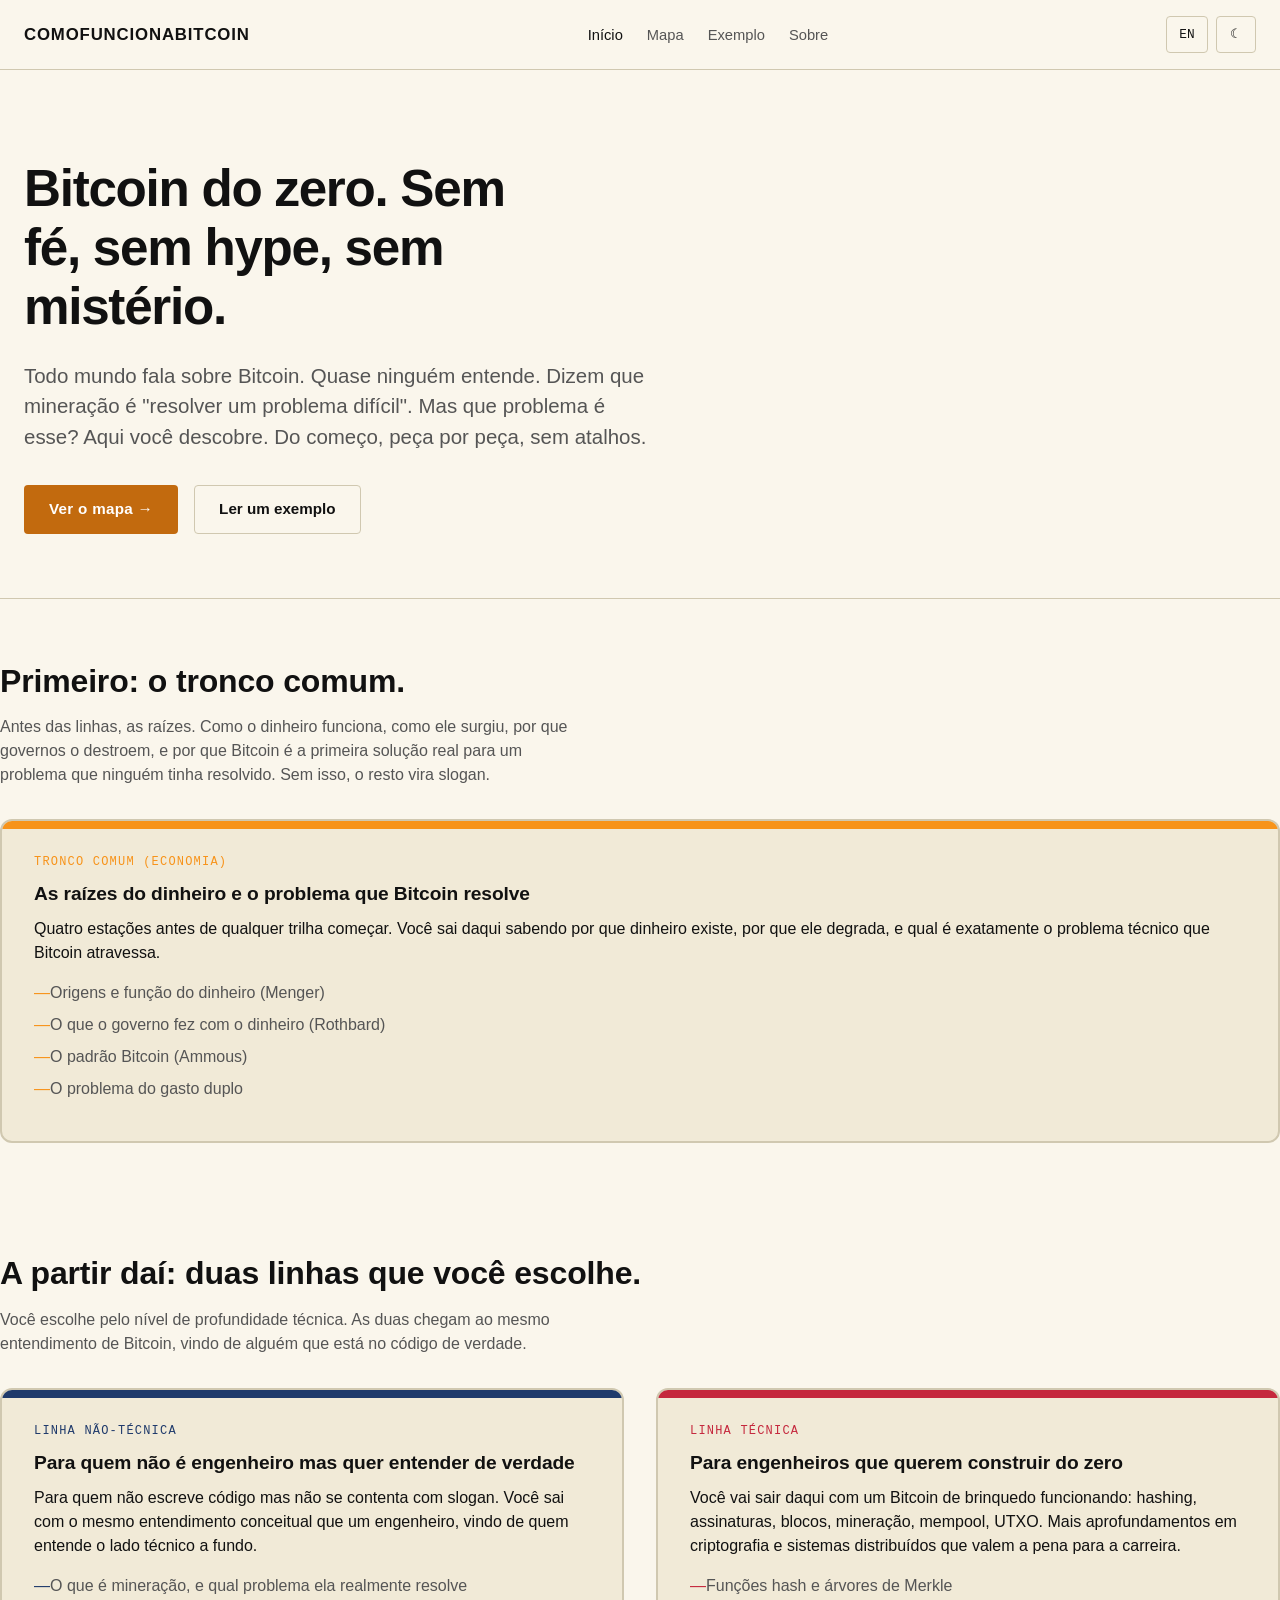
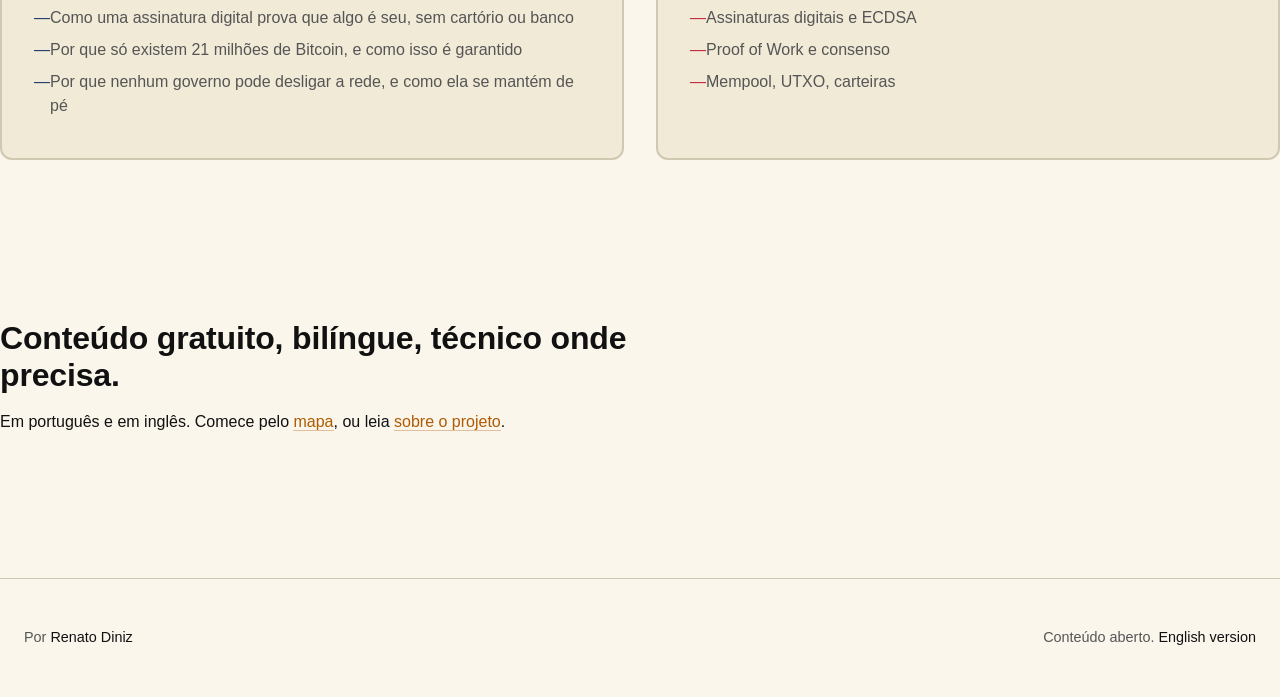
==== index.html @ 911b88a9 "Add Portuguese pages: landing, roadmap, sample article, about - index.html: landing. Hero, then a tr" ====
<!doctype html>
<html lang="pt">
<head>
  <meta charset="utf-8">
  <meta name="viewport" content="width=device-width, initial-scale=1">
  <title>Como Funciona o Bitcoin · Bitcoin do zero, sem hype</title>
  <meta name="description" content="Bitcoin do zero. Sem fé, sem hype, sem mistério. Duas trilhas: não-técnica e técnica.">
  <link rel="stylesheet" href="/assets/css/reset.css">
  <link rel="stylesheet" href="/assets/css/base.css">
  <link rel="stylesheet" href="/assets/css/theme.css">
  <script src="/assets/js/theme.js"></script>
</head>
<body>
  <header class="site-header">
    <div class="container">
      <a href="/" class="site-logo">comofuncionabitcoin</a>
      <nav class="site-nav">
        <a href="/" class="active">Início</a>
        <a href="/mapa.html">Mapa</a>
        <a href="/artigo.html">Exemplo</a>
        <a href="/sobre.html">Sobre</a>
      </nav>
      <div class="controls">
        <button class="control-btn lang-toggle" data-mirror="/en/" data-lang="en" aria-label="Switch to English">EN</button>
        <button class="control-btn mode-toggle" aria-label="Alternar modo claro/escuro">☾</button>
      </div>
    </div>
  </header>

  <main>
    <section class="hero">
      <div class="container">
        <h1>Bitcoin do zero. Sem fé, sem hype, sem mistério.</h1>
        <p class="lead">
          Todo mundo fala sobre Bitcoin. Quase ninguém entende. Dizem que mineração é "resolver um problema difícil". Mas que problema é esse? Aqui você descobre. Do começo, peça por peça, sem atalhos.
        </p>
        <div class="cta-row">
          <a href="/mapa.html" class="btn btn-primary">Ver o mapa →</a>
          <a href="/artigo.html" class="btn btn-secondary">Ler um exemplo</a>
        </div>
      </div>
    </section>

    <section class="container" style="padding: var(--space-16) 0 var(--space-8);">
      <h2 style="margin-top: 0;">Primeiro: o tronco comum.</h2>
      <p class="lead" style="max-width:64ch;color:var(--color-fg-soft);margin-top:var(--space-3);">
        Antes das linhas, as raízes. Como o dinheiro funciona, como ele surgiu, por que governos o destroem, e por que Bitcoin é a primeira solução real para um problema que ninguém tinha resolvido. Sem isso, o resto vira slogan.
      </p>

      <article class="track-card" style="--track-color: var(--color-line-trunk); margin-top: var(--space-8);">
        <div class="label">Tronco comum (economia)</div>
        <h3>As raízes do dinheiro e o problema que Bitcoin resolve</h3>
        <p>Quatro estações antes de qualquer trilha começar. Você sai daqui sabendo por que dinheiro existe, por que ele degrada, e qual é exatamente o problema técnico que Bitcoin atravessa.</p>
        <ul>
          <li>Origens e função do dinheiro (Menger)</li>
          <li>O que o governo fez com o dinheiro (Rothbard)</li>
          <li>O padrão Bitcoin (Ammous)</li>
          <li>O problema do gasto duplo</li>
        </ul>
      </article>
    </section>

    <section class="tracks container" style="padding: var(--space-8) 0 var(--space-16);">
      <h2>A partir daí: duas linhas que você escolhe.</h2>
      <p class="lead" style="max-width:64ch;color:var(--color-fg-soft);margin-top:var(--space-3);">
        Você escolhe pelo nível de profundidade técnica. As duas chegam ao mesmo entendimento de Bitcoin, vindo de alguém que está no código de verdade.
      </p>

      <div class="track-grid">
        <article class="track-card nontechnical">
          <div class="label">Linha não-técnica</div>
          <h3>Para quem não é engenheiro mas quer entender de verdade</h3>
          <p>Para quem não escreve código mas não se contenta com slogan. Você sai com o mesmo entendimento conceitual que um engenheiro, vindo de quem entende o lado técnico a fundo.</p>
          <ul>
            <li>O que é mineração, e qual problema ela realmente resolve</li>
            <li>Como uma assinatura digital prova que algo é seu, sem cartório ou banco</li>
            <li>Por que só existem 21 milhões de Bitcoin, e como isso é garantido</li>
            <li>Por que nenhum governo pode desligar a rede, e como ela se mantém de pé</li>
          </ul>
        </article>

        <article class="track-card technical">
          <div class="label">Linha técnica</div>
          <h3>Para engenheiros que querem construir do zero</h3>
          <p>Você vai sair daqui com um Bitcoin de brinquedo funcionando: hashing, assinaturas, blocos, mineração, mempool, UTXO. Mais aprofundamentos em criptografia e sistemas distribuídos que valem a pena para a carreira.</p>
          <ul>
            <li>Funções hash e árvores de Merkle</li>
            <li>Assinaturas digitais e ECDSA</li>
            <li>Proof of Work e consenso</li>
            <li>Mempool, UTXO, carteiras</li>
          </ul>
        </article>
      </div>
    </section>

    <section class="container" style="padding: var(--space-12) 0 var(--space-16);">
      <div class="prose" style="margin-left:0;padding:0;">
        <h2>Conteúdo gratuito, bilíngue, técnico onde precisa.</h2>
        <p>Em português e em inglês. Comece pelo <a href="/mapa.html">mapa</a>, ou leia <a href="/sobre.html">sobre o projeto</a>.</p>
      </div>
    </section>
  </main>

  <footer class="site-footer">
    <div class="container">
      <div>Por <a href="https://github.com/renatodinizc" target="_blank" rel="noopener">Renato Diniz</a></div>
      <div>Conteúdo aberto. <a href="/en/">English version</a></div>
    </div>
  </footer>

  <script src="/assets/js/lang.js"></script>
</body>
</html>
---- assets/css/base.css ----
/* Base layout, typography, and structural primitives.
   Themes override colors, fonts, and accent details via CSS variables. */

:root {
  --max-content: 72ch;
  --max-wide: 1280px;
  --space-1: 0.25rem;
  --space-2: 0.5rem;
  --space-3: 0.75rem;
  --space-4: 1rem;
  --space-6: 1.5rem;
  --space-8: 2rem;
  --space-12: 3rem;
  --space-16: 4rem;
  --space-24: 6rem;
  --radius: 4px;
  --radius-lg: 12px;
  --transition: 180ms ease;
}

html {
  scroll-behavior: smooth;
}

body {
  background: var(--color-bg);
  color: var(--color-fg);
  font-family: var(--font-body);
  font-size: 1rem;
  transition:
    background var(--transition),
    color var(--transition);
  min-height: 100vh;
  display: flex;
  flex-direction: column;
  padding-top: var(--space-16);
}

main {
  flex: 1;
}

h1,
h2,
h3,
h4,
h5,
h6 {
  font-family: var(--font-display);
  font-weight: var(--weight-display, 700);
  line-height: 1.15;
  letter-spacing: var(--track-display, -0.01em);
}

h1 {
  font-size: clamp(2rem, 4vw, 3.5rem);
}
h2 {
  font-size: clamp(1.5rem, 2.5vw, 2.25rem);
  margin-top: var(--space-12);
  margin-bottom: var(--space-4);
}
h3 {
  font-size: clamp(1.15rem, 1.5vw, 1.5rem);
  margin-top: var(--space-8);
  margin-bottom: var(--space-3);
}

p {
  margin-bottom: var(--space-4);
}
p + p {
  margin-top: 0;
}

a {
  color: var(--color-link);
  border-bottom: 1px solid var(--color-link-underline, transparent);
  transition:
    color var(--transition),
    border-color var(--transition);
}
a:hover {
  color: var(--color-link-hover);
  border-bottom-color: var(--color-link-hover);
}

code,
pre,
.mono {
  font-family: var(--font-mono);
  font-size: 0.92em;
}

pre {
  background: var(--color-code-bg);
  color: var(--color-code-fg);
  padding: var(--space-4);
  border-radius: var(--radius);
  overflow-x: auto;
  margin: var(--space-6) 0;
  border: 1px solid var(--color-border);
}

code:not(pre code) {
  background: var(--color-code-bg);
  padding: 0.1em 0.35em;
  border-radius: var(--radius);
  border: 1px solid var(--color-border);
}

blockquote {
  border-left: 3px solid var(--color-accent);
  padding-left: var(--space-4);
  margin: var(--space-6) 0;
  color: var(--color-fg-soft);
  font-style: italic;
}

/* ============ Layout containers ============ */

.container {
  width: 100%;
  max-width: var(--max-wide);
  margin: 0 auto;
  padding: 0 var(--space-6);
}

.prose {
  max-width: var(--max-content);
  margin: 0 auto;
  padding: 0 var(--space-6);
}

/* ============ Header / nav ============ */

.site-header {
  border-bottom: 1px solid var(--color-border);
  background: var(--color-bg);
  position: fixed;
  top: 0;
  left: 0;
  right: 0;
  z-index: 50;
  backdrop-filter: blur(8px);
}

.site-header .container {
  display: flex;
  align-items: center;
  justify-content: space-between;
  padding-top: var(--space-4);
  padding-bottom: var(--space-4);
  gap: var(--space-4);
}

.site-logo {
  font-family: var(--font-display);
  font-weight: 800;
  font-size: 1.05rem;
  letter-spacing: var(--track-logo, 0);
  text-transform: var(--logo-case, none);
  color: var(--color-fg);
  border: none;
}
.site-logo:hover {
  color: var(--color-accent);
  border: none;
}

.site-nav {
  display: flex;
  align-items: center;
  gap: var(--space-6);
  font-size: 0.92rem;
}

.site-nav a {
  color: var(--color-fg-soft);
  border: none;
}
.site-nav a:hover,
.site-nav a.active {
  color: var(--color-fg);
  border: none;
}

.controls {
  display: flex;
  gap: var(--space-2);
  align-items: center;
}

.control-btn {
  border: 1px solid var(--color-border);
  background: var(--color-bg);
  color: var(--color-fg);
  padding: var(--space-2) var(--space-3);
  border-radius: var(--radius);
  font-size: 0.8rem;
  font-family: var(--font-mono);
  letter-spacing: 0.02em;
  transition: all var(--transition);
}

.control-btn:hover {
  border-color: var(--color-accent);
  color: var(--color-accent);
}

.lang-toggle,
.mode-toggle {
  min-width: 2.5rem;
  text-align: center;
}

/* ============ Hero ============ */

.hero {
  padding: var(--space-24) 0 var(--space-16);
  border-bottom: 1px solid var(--color-border);
}

.hero h1 {
  margin-bottom: var(--space-6);
  max-width: 18ch;
}

.hero .lead {
  font-size: clamp(1.1rem, 1.6vw, 1.35rem);
  color: var(--color-fg-soft);
  max-width: 56ch;
  margin-bottom: var(--space-8);
}

.hero .cta-row {
  display: flex;
  gap: var(--space-4);
  flex-wrap: wrap;
}

.btn {
  display: inline-flex;
  align-items: center;
  gap: var(--space-2);
  padding: var(--space-3) var(--space-6);
  border-radius: var(--radius);
  font-weight: 600;
  font-size: 0.95rem;
  border: 1px solid transparent;
  transition: all var(--transition);
  font-family: var(--font-body);
}

.btn-primary {
  background: var(--color-accent);
  color: var(--color-on-accent);
}
.btn-primary:hover {
  filter: brightness(1.1);
  border: 1px solid transparent;
}

.btn-secondary {
  background: transparent;
  color: var(--color-fg);
  border-color: var(--color-border);
}
.btn-secondary:hover {
  border-color: var(--color-accent);
  color: var(--color-accent);
}

/* ============ Two-track section ============ */

.tracks {
  padding: var(--space-16) 0;
}

.track-grid {
  display: grid;
  grid-template-columns: repeat(auto-fit, minmax(320px, 1fr));
  gap: var(--space-8);
  margin-top: var(--space-8);
}

.track-card {
  border: 1px solid var(--color-border);
  border-radius: var(--radius-lg);
  padding: var(--space-8);
  background: var(--color-bg-soft);
  transition: all var(--transition);
  position: relative;
  overflow: hidden;
}

.track-card::before {
  content: "";
  position: absolute;
  top: 0;
  left: 0;
  right: 0;
  height: 4px;
  background: var(--track-color);
}

.track-card.nontechnical {
  --track-color: var(--color-line-nontechnical);
}
.track-card.technical {
  --track-color: var(--color-line-technical);
}

.track-card:hover {
  transform: translateY(-2px);
  border-color: var(--track-color);
}

.track-card .label {
  font-family: var(--font-mono);
  font-size: 0.75rem;
  text-transform: uppercase;
  letter-spacing: 0.1em;
  color: var(--track-color);
  margin-bottom: var(--space-3);
}

.track-card h3 {
  margin-top: 0;
}

.track-card ul {
  margin-top: var(--space-4);
  padding-left: 0;
}
.track-card li {
  padding-left: var(--space-4);
  position: relative;
  color: var(--color-fg-soft);
  margin-bottom: var(--space-2);
}
.track-card li::before {
  content: "—";
  position: absolute;
  left: 0;
  color: var(--track-color);
}

/* ============ Footer ============ */

.site-footer {
  border-top: 1px solid var(--color-border);
  padding: var(--space-12) 0;
  margin-top: var(--space-16);
  color: var(--color-fg-soft);
  font-size: 0.9rem;
}

.site-footer .container {
  display: flex;
  justify-content: space-between;
  flex-wrap: wrap;
  gap: var(--space-4);
}

.site-footer a {
  color: var(--color-fg);
  border: none;
}
.site-footer a:hover {
  color: var(--color-accent);
}

/* ============ Subway map ============ */

.map-page {
  padding: var(--space-12) 0;
}

.map-page h1 {
  margin-bottom: var(--space-3);
}
.map-page .lead {
  color: var(--color-fg-soft);
  margin-bottom: var(--space-8);
  max-width: 64ch;
}

.map-legend {
  display: flex;
  flex-wrap: wrap;
  gap: var(--space-6);
  margin-bottom: var(--space-8);
  font-size: 0.85rem;
  font-family: var(--font-mono);
}

.legend-item {
  display: flex;
  align-items: center;
  gap: var(--space-2);
}

.legend-item .line-marker {
  width: 28px;
  height: 4px;
  border-radius: 2px;
}

.subway-map-wrap {
  background: var(--color-bg-soft);
  border: 1px solid var(--color-border);
  border-radius: var(--radius-lg);
  padding: var(--space-6);
  overflow-x: auto;
}

.subway-map {
  width: 100%;
  height: auto;
  min-width: 900px;
}

.subway-map .line {
  fill: none;
  stroke-width: var(--line-width, 6);
  stroke-linecap: round;
  stroke-linejoin: round;
}

.subway-map .line-trunk {
  stroke: var(--color-line-trunk);
}
.subway-map .line-nontechnical {
  stroke: var(--color-line-nontechnical);
}
.subway-map .line-technical {
  stroke: var(--color-line-technical);
}
.subway-map .line-branch {
  stroke: var(--color-line-technical);
  stroke-width: 3;
  stroke-dasharray: 6 6;
  opacity: 0.7;
}

.subway-map .station {
  cursor: pointer;
  transition: transform var(--transition);
}
.subway-map .station:hover {
  transform: scale(1.15);
  transform-origin: center;
  transform-box: fill-box;
}

.subway-map .station-dot {
  fill: var(--color-bg);
  stroke: currentColor;
  stroke-width: 3;
}

.subway-map .station-trunk {
  color: var(--color-line-trunk);
}
.subway-map .station-nontechnical {
  color: var(--color-line-nontechnical);
}
.subway-map .station-technical {
  color: var(--color-line-technical);
}

.subway-map .station-label {
  font-family: var(--font-mono);
  font-size: 11px;
  font-weight: 600;
  fill: var(--color-fg);
  pointer-events: none;
}

.subway-map .station-number {
  font-family: var(--font-mono);
  font-size: 10px;
  font-weight: 700;
  fill: var(--color-fg);
  text-anchor: middle;
  dominant-baseline: central;
  pointer-events: none;
}

.subway-map .station-placeholder .station-dot {
  stroke-dasharray: 3 3;
  opacity: 0.65;
}

/* ============ Tooltip ============ */

.tooltip {
  position: fixed;
  background: var(--color-fg);
  color: var(--color-bg);
  padding: var(--space-3) var(--space-4);
  border-radius: var(--radius);
  font-size: 0.85rem;
  font-family: var(--font-body);
  max-width: 280px;
  pointer-events: none;
  opacity: 0;
  transform: translateY(-4px);
  transition:
    opacity var(--transition),
    transform var(--transition);
  z-index: 100;
  box-shadow: 0 4px 16px rgba(0, 0, 0, 0.2);
}
.tooltip.visible {
  opacity: 1;
  transform: translateY(0);
}
.tooltip .tt-title {
  font-weight: 700;
  font-family: var(--font-display);
  margin-bottom: var(--space-1);
}
.tooltip .tt-track {
  font-family: var(--font-mono);
  font-size: 0.7rem;
  text-transform: uppercase;
  letter-spacing: 0.1em;
  opacity: 0.7;
  margin-bottom: var(--space-1);
}

/* ============ Modal ============ */

.modal-backdrop {
  position: fixed;
  inset: 0;
  background: rgba(0, 0, 0, 0.55);
  display: none;
  align-items: center;
  justify-content: center;
  z-index: 200;
  padding: var(--space-4);
}
.modal-backdrop.open {
  display: flex;
}

.modal {
  background: var(--color-bg);
  color: var(--color-fg);
  border: 1px solid var(--color-border);
  border-radius: var(--radius-lg);
  padding: var(--space-8);
  max-width: 480px;
  width: 100%;
  position: relative;
}

.modal .modal-track {
  font-family: var(--font-mono);
  font-size: 0.75rem;
  text-transform: uppercase;
  letter-spacing: 0.1em;
  color: var(--color-accent);
  margin-bottom: var(--space-3);
}

.modal h2 {
  margin-top: 0;
  margin-bottom: var(--space-4);
}
.modal p {
  color: var(--color-fg-soft);
}

.modal-close {
  position: absolute;
  top: var(--space-4);
  right: var(--space-4);
  font-size: 1.25rem;
  color: var(--color-fg-soft);
  width: 32px;
  height: 32px;
  display: flex;
  align-items: center;
  justify-content: center;
  border-radius: var(--radius);
}
.modal-close:hover {
  background: var(--color-bg-soft);
  color: var(--color-fg);
}

.modal-status {
  display: inline-block;
  margin-top: var(--space-4);
  padding: var(--space-2) var(--space-4);
  background: var(--color-bg-soft);
  border: 1px solid var(--color-border);
  border-radius: var(--radius);
  font-family: var(--font-mono);
  font-size: 0.8rem;
  color: var(--color-fg-soft);
}

/* ============ Article ============ */

.article-page {
  padding: var(--space-12) 0 var(--space-16);
}

.article-meta {
  font-family: var(--font-mono);
  font-size: 0.8rem;
  text-transform: uppercase;
  letter-spacing: 0.1em;
  margin-bottom: var(--space-4);
  display: flex;
  gap: var(--space-4);
  flex-wrap: wrap;
}

.article-meta .track-badge {
  color: var(--color-line-trunk);
  font-weight: 700;
}

.article-title {
  margin-bottom: var(--space-6);
}

.article-lead {
  font-size: 1.2rem;
  color: var(--color-fg-soft);
  margin-bottom: var(--space-12);
  padding-bottom: var(--space-8);
  border-bottom: 1px solid var(--color-border);
  max-width: var(--max-content);
}

.article-body p,
.article-body ul,
.article-body ol {
  margin-bottom: var(--space-4);
}
.article-body ul,
.article-body ol {
  padding-left: var(--space-6);
}
.article-body ul li {
  list-style: disc;
}
.article-body ol li {
  list-style: decimal;
}
.article-body li {
  margin-bottom: var(--space-2);
}

.article-nav {
  margin-top: var(--space-16);
  padding-top: var(--space-8);
  border-top: 1px solid var(--color-border);
  display: flex;
  justify-content: space-between;
  gap: var(--space-4);
  flex-wrap: wrap;
}

.article-nav a {
  display: flex;
  flex-direction: column;
  gap: var(--space-1);
  border: 1px solid var(--color-border);
  padding: var(--space-4) var(--space-6);
  border-radius: var(--radius);
  min-width: 200px;
}
.article-nav a:hover {
  border-color: var(--color-accent);
}
.article-nav .nav-label {
  font-family: var(--font-mono);
  font-size: 0.75rem;
  text-transform: uppercase;
  letter-spacing: 0.1em;
  color: var(--color-fg-soft);
}
.article-nav .nav-title {
  font-weight: 600;
}

/* ============ Responsive ============ */

@media (max-width: 640px) {
  .site-nav {
    display: none;
  }
  .hero {
    padding: var(--space-16) 0 var(--space-12);
  }
  .controls {
    gap: var(--space-1);
  }
  .control-btn {
    padding: var(--space-2);
    font-size: 0.75rem;
  }
}
---- assets/css/theme.css ----
/* Theme: subway-style transit-map identity, tuned to Bitcoin.
   Orange trunk leads into blue (non-technical) and red (technical) parallel lines. */

:root {
  --font-display: "Helvetica Neue", "Helvetica", "Arial", "Inter", sans-serif;
  --font-body: "Helvetica Neue", "Helvetica", "Arial", "Inter", sans-serif;
  --font-mono: "JetBrains Mono", "SF Mono", Menlo, Consolas, monospace;
  --weight-display: 700;
  --track-display: -0.005em;
  --logo-case: uppercase;
  --track-logo: 0.05em;
  --line-width: 10;

  /* Light palette (default) — warm transit-map paper, Bitcoin orange accent */
  --color-bg: #faf6ec;
  --color-bg-soft: #f1ead7;
  --color-fg: #111111;
  --color-fg-soft: #555555;
  --color-border: #d0c8b0;
  --color-accent: #c26a0e;
  --color-on-accent: #ffffff;
  --color-link: #b05a00;
  --color-link-hover: #f7931a;
  --color-link-underline: rgba(176, 90, 0, 0.35);
  --color-code-bg: #f1ead7;
  --color-code-fg: #111111;

  --color-line-trunk: #f7931a; /* Bitcoin orange — the foundation line */
  --color-line-nontechnical: #1f3a6b; /* deep navy — "the why" */
  --color-line-technical: #c5283d; /* deep red — "the build" */
}

[data-mode="dark"] {
  --color-bg: #181818;
  --color-bg-soft: #232323;
  --color-fg: #f5f5f5;
  --color-fg-soft: #a0a0a0;
  --color-border: #3a3a3a;
  --color-accent: #f7931a;
  --color-on-accent: #181818;
  --color-link: #f7931a;
  --color-link-hover: #ffb04d;
  --color-link-underline: rgba(247, 147, 26, 0.35);
  --color-code-bg: #232323;
  --color-code-fg: #f7931a;

  --color-line-trunk: #f7931a;
  --color-line-nontechnical: #4d8fff;
  --color-line-technical: #ff5454;
}

/* Visual identity refinements */
.site-logo {
  font-weight: 900;
}

.track-card {
  border-width: 2px;
}
.track-card::before {
  height: 8px;
}

.hero h1 {
  letter-spacing: -0.025em;
}

.article-meta .track-badge {
  background: var(--color-line-trunk);
  color: #181818;
  padding: 0.15em 0.6em;
  border-radius: 999px;
  letter-spacing: 0.08em;
}

.btn-primary {
  font-weight: 700;
  letter-spacing: 0.02em;
}

.station-label {
  font-weight: 700;
  font-family: var(--font-display);
}
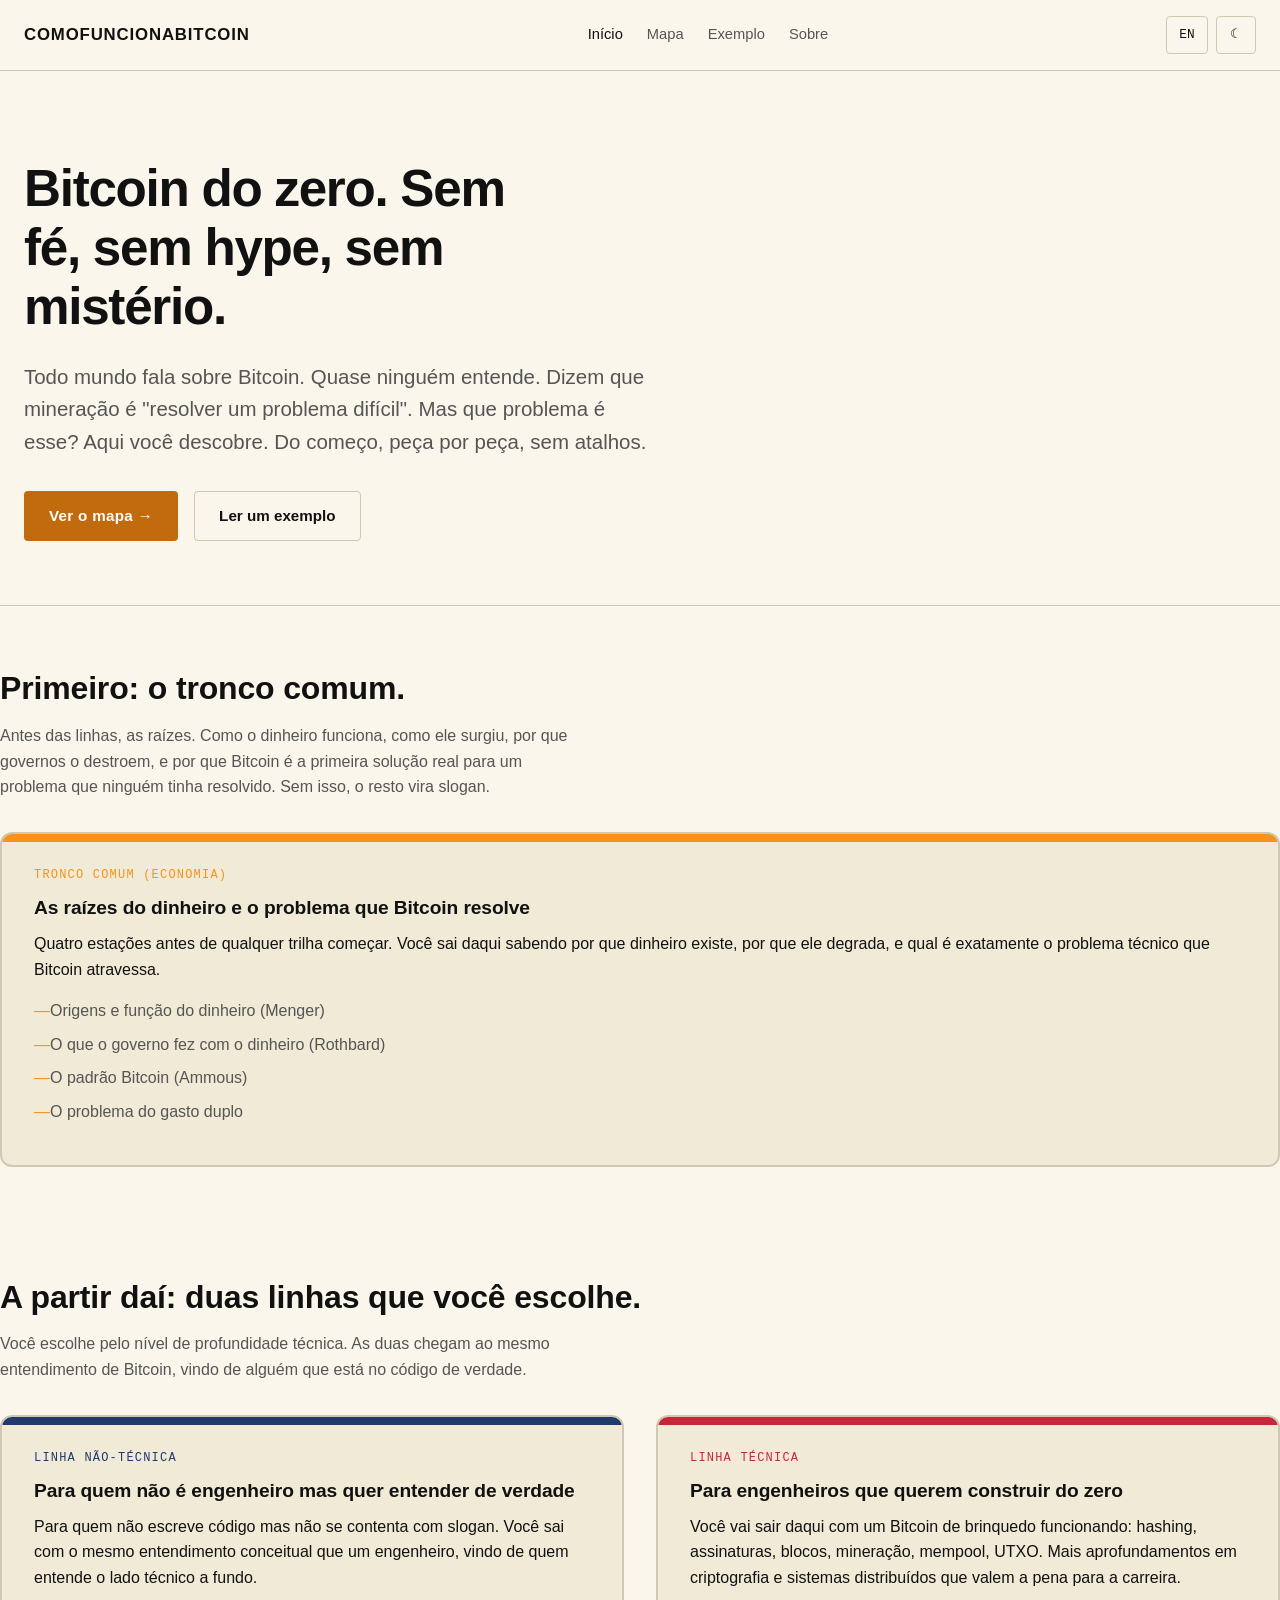
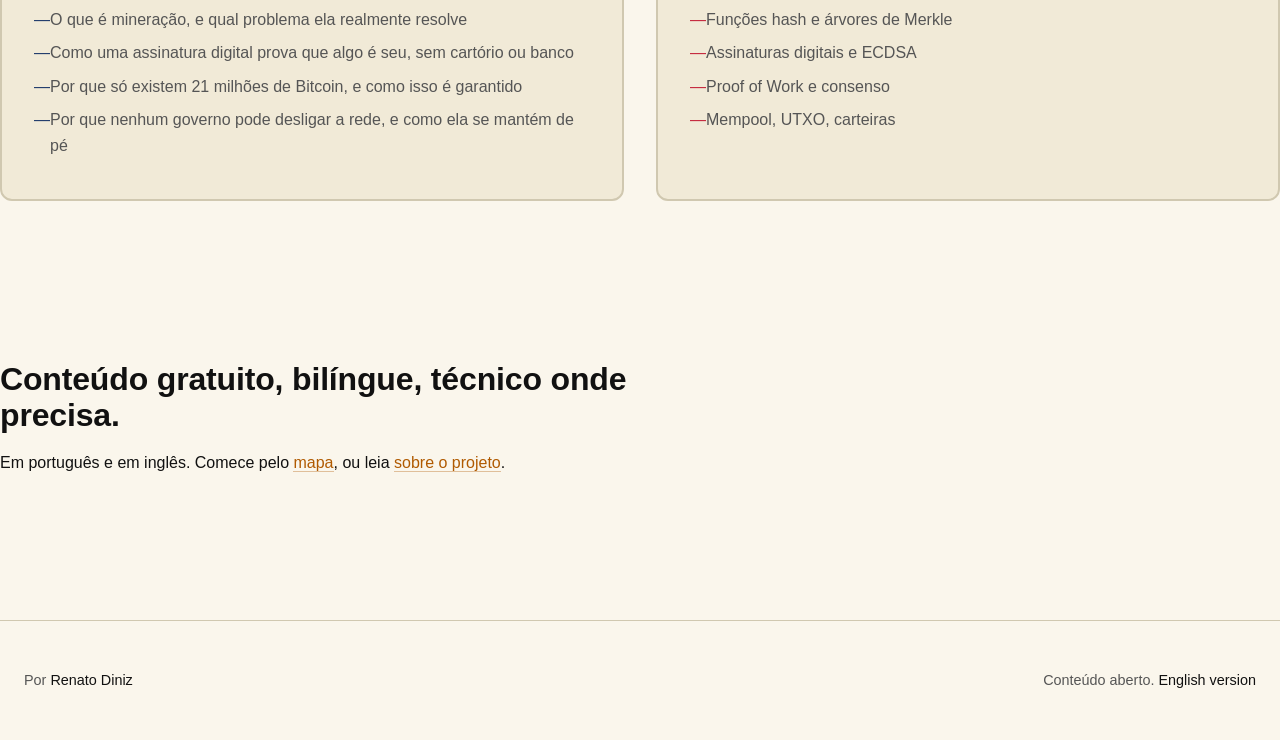
==== commit a1952308: "Improve mobile UX: vertical subway map, always-visible nav, a11y - Map: SVG is now vertical (400x920" ====
--- a/index.html
+++ b/index.html
@@ -5,29 +5,62 @@
   <meta name="viewport" content="width=device-width, initial-scale=1">
   <title>Como Funciona o Bitcoin · Bitcoin do zero, sem hype</title>
   <meta name="description" content="Bitcoin do zero. Sem fé, sem hype, sem mistério. Duas trilhas: não-técnica e técnica.">
-  <link rel="stylesheet" href="/assets/css/reset.css">
-  <link rel="stylesheet" href="/assets/css/base.css">
-  <link rel="stylesheet" href="/assets/css/theme.css">
-  <script src="/assets/js/theme.js"></script>
+  <meta name="author" content="Renato Diniz">
+  <link rel="canonical" href="https://comofuncionabitcoin.com/">
+  <link rel="alternate" hreflang="pt" href="https://comofuncionabitcoin.com/">
+  <link rel="alternate" hreflang="en" href="https://comofuncionabitcoin.com/en/">
+  <link rel="alternate" hreflang="x-default" href="https://comofuncionabitcoin.com/">
+  <meta property="og:type" content="website">
+  <meta property="og:site_name" content="Como Funciona o Bitcoin">
+  <meta property="og:title" content="Como Funciona o Bitcoin · Bitcoin do zero, sem hype">
+  <meta property="og:description" content="Bitcoin do zero. Sem fé, sem hype, sem mistério. Duas trilhas: não-técnica e técnica.">
+  <meta property="og:url" content="https://comofuncionabitcoin.com/">
+  <meta property="og:locale" content="pt_BR">
+  <meta property="og:locale:alternate" content="en_US">
+  <meta name="twitter:card" content="summary_large_image">
+  <meta name="twitter:title" content="Como Funciona o Bitcoin · Bitcoin do zero, sem hype">
+  <meta name="twitter:description" content="Bitcoin do zero. Sem fé, sem hype, sem mistério.">
+  <script type="application/ld+json">
+  {
+    "@context": "https://schema.org",
+    "@type": "WebSite",
+    "name": "Como Funciona o Bitcoin",
+    "alternateName": "How Bitcoin Works",
+    "url": "https://comofuncionabitcoin.com/",
+    "description": "Bitcoin do zero, sem hype. Bilingual PT/EN.",
+    "inLanguage": ["pt-BR", "en"],
+    "author": {
+      "@type": "Person",
+      "name": "Renato Diniz",
+      "url": "https://github.com/renatodinizc"
+    },
+    "license": "https://creativecommons.org/licenses/by/4.0/"
+  }
+  </script>
+  <link rel="stylesheet" href="assets/css/reset.css">
+  <link rel="stylesheet" href="assets/css/base.css">
+  <link rel="stylesheet" href="assets/css/theme.css">
+  <script src="assets/js/theme.js"></script>
 </head>
 <body>
+  <a class="skip-link" href="#main-content">Pular para o conteúdo</a>
   <header class="site-header">
     <div class="container">
-      <a href="/" class="site-logo">comofuncionabitcoin</a>
+      <a href="index.html" class="site-logo">comofuncionabitcoin</a>
       <nav class="site-nav">
-        <a href="/" class="active">Início</a>
-        <a href="/mapa.html">Mapa</a>
-        <a href="/artigo.html">Exemplo</a>
-        <a href="/sobre.html">Sobre</a>
+        <a href="index.html" class="active">Início</a>
+        <a href="mapa.html">Mapa</a>
+        <a href="artigo.html">Exemplo</a>
+        <a href="sobre.html">Sobre</a>
       </nav>
       <div class="controls">
-        <button class="control-btn lang-toggle" data-mirror="/en/" data-lang="en" aria-label="Switch to English">EN</button>
+        <button class="control-btn lang-toggle" data-mirror="en/" data-lang="en" aria-label="Switch to English">EN</button>
         <button class="control-btn mode-toggle" aria-label="Alternar modo claro/escuro">☾</button>
       </div>
     </div>
   </header>
 
-  <main>
+  <main id="main-content">
     <section class="hero">
       <div class="container">
         <h1>Bitcoin do zero. Sem fé, sem hype, sem mistério.</h1>
@@ -35,8 +68,8 @@
           Todo mundo fala sobre Bitcoin. Quase ninguém entende. Dizem que mineração é "resolver um problema difícil". Mas que problema é esse? Aqui você descobre. Do começo, peça por peça, sem atalhos.
         </p>
         <div class="cta-row">
-          <a href="/mapa.html" class="btn btn-primary">Ver o mapa →</a>
-          <a href="/artigo.html" class="btn btn-secondary">Ler um exemplo</a>
+          <a href="mapa.html" class="btn btn-primary">Ver o mapa →</a>
+          <a href="artigo.html" class="btn btn-secondary">Ler um exemplo</a>
         </div>
       </div>
     </section>
@@ -96,7 +129,7 @@
     <section class="container" style="padding: var(--space-12) 0 var(--space-16);">
       <div class="prose" style="margin-left:0;padding:0;">
         <h2>Conteúdo gratuito, bilíngue, técnico onde precisa.</h2>
-        <p>Em português e em inglês. Comece pelo <a href="/mapa.html">mapa</a>, ou leia <a href="/sobre.html">sobre o projeto</a>.</p>
+        <p>Em português e em inglês. Comece pelo <a href="mapa.html">mapa</a>, ou leia <a href="sobre.html">sobre o projeto</a>.</p>
       </div>
     </section>
   </main>
@@ -104,10 +137,10 @@
   <footer class="site-footer">
     <div class="container">
       <div>Por <a href="https://github.com/renatodinizc" target="_blank" rel="noopener">Renato Diniz</a></div>
-      <div>Conteúdo aberto. <a href="/en/">English version</a></div>
+      <div>Conteúdo aberto. <a href="en/">English version</a></div>
     </div>
   </footer>
 
-  <script src="/assets/js/lang.js"></script>
+  <script src="assets/js/lang.js"></script>
 </body>
 </html>
--- a/assets/css/base.css
+++ b/assets/css/base.css
@@ -27,13 +27,41 @@
   color: var(--color-fg);
   font-family: var(--font-body);
   font-size: 1rem;
+  line-height: 1.6;
   transition:
     background var(--transition),
     color var(--transition);
   min-height: 100vh;
   display: flex;
   flex-direction: column;
-  padding-top: var(--space-16);
+  padding-top: var(--header-h, 4rem);
+}
+
+:focus-visible {
+  outline: 2px solid var(--color-accent);
+  outline-offset: 2px;
+  border-radius: 2px;
+}
+
+.skip-link {
+  position: absolute;
+  top: 0;
+  left: var(--space-3);
+  padding: var(--space-3) var(--space-4);
+  background: var(--color-fg);
+  color: var(--color-bg);
+  font-weight: 600;
+  z-index: 100;
+  transform: translateY(-150%);
+  transition: transform var(--transition);
+  border-radius: var(--radius);
+  border: none;
+}
+.skip-link:focus,
+.skip-link:focus-visible {
+  transform: translateY(var(--space-3));
+  color: var(--color-bg);
+  border: none;
 }
 
 main {
@@ -137,12 +165,14 @@
 .site-header {
   border-bottom: 1px solid var(--color-border);
   background: var(--color-bg);
+  background: color-mix(in srgb, var(--color-bg) 88%, transparent);
   position: fixed;
   top: 0;
   left: 0;
   right: 0;
   z-index: 50;
   backdrop-filter: blur(8px);
+  -webkit-backdrop-filter: blur(8px);
 }
 
 .site-header .container {
@@ -279,7 +309,7 @@
 
 .track-grid {
   display: grid;
-  grid-template-columns: repeat(auto-fit, minmax(320px, 1fr));
+  grid-template-columns: repeat(auto-fit, minmax(min(280px, 100%), 1fr));
   gap: var(--space-8);
   margin-top: var(--space-8);
 }
@@ -412,13 +442,14 @@
   border: 1px solid var(--color-border);
   border-radius: var(--radius-lg);
   padding: var(--space-6);
-  overflow-x: auto;
+  max-width: 560px;
+  margin: 0 auto;
 }
 
 .subway-map {
   width: 100%;
   height: auto;
-  min-width: 900px;
+  display: block;
 }
 
 .subway-map .line {
@@ -446,18 +477,19 @@
 
 .subway-map .station {
   cursor: pointer;
-  transition: transform var(--transition);
-}
-.subway-map .station:hover {
-  transform: scale(1.15);
-  transform-origin: center;
-  transform-box: fill-box;
 }
 
 .subway-map .station-dot {
   fill: var(--color-bg);
   stroke: currentColor;
   stroke-width: 3;
+  transition: transform var(--transition);
+  transform-origin: center;
+  transform-box: fill-box;
+}
+.subway-map .station:hover .station-dot,
+.subway-map .station:focus-visible .station-dot {
+  transform: scale(1.25);
 }
 
 .subway-map .station-trunk {
@@ -640,10 +672,14 @@
   max-width: var(--max-content);
 }
 
+.article-body {
+  font-size: 1.05rem;
+}
 .article-body p,
 .article-body ul,
 .article-body ol {
   margin-bottom: var(--space-4);
+  line-height: 1.7;
 }
 .article-body ul,
 .article-body ol {
@@ -695,17 +731,56 @@
 /* ============ Responsive ============ */
 
 @media (max-width: 640px) {
+  body {
+    --header-h: 6.75rem;
+  }
+
+  .site-header .container {
+    flex-wrap: wrap;
+    row-gap: 0;
+    padding-top: var(--space-3);
+    padding-bottom: 0;
+  }
+  .site-logo {
+    order: 1;
+  }
+  .controls {
+    order: 2;
+    gap: var(--space-2);
+  }
   .site-nav {
-    display: none;
-  }
+    order: 3;
+    width: 100%;
+    justify-content: center;
+    gap: var(--space-6);
+    padding: var(--space-3) 0;
+    margin-top: var(--space-3);
+    border-top: 1px solid var(--color-border);
+    font-size: 0.95rem;
+  }
+
+  .control-btn {
+    min-height: 44px;
+    min-width: 44px;
+    padding: var(--space-2) var(--space-3);
+    font-size: 0.85rem;
+  }
+
   .hero {
-    padding: var(--space-16) 0 var(--space-12);
-  }
-  .controls {
-    gap: var(--space-1);
-  }
-  .control-btn {
-    padding: var(--space-2);
-    font-size: 0.75rem;
-  }
-}
+    padding: var(--space-8) 0 var(--space-12);
+  }
+
+  .site-footer .container {
+    flex-direction: column;
+    align-items: flex-start;
+    gap: var(--space-2);
+  }
+
+  .article-nav {
+    flex-direction: column;
+  }
+  .article-nav a {
+    min-width: 0;
+    width: 100%;
+  }
+}
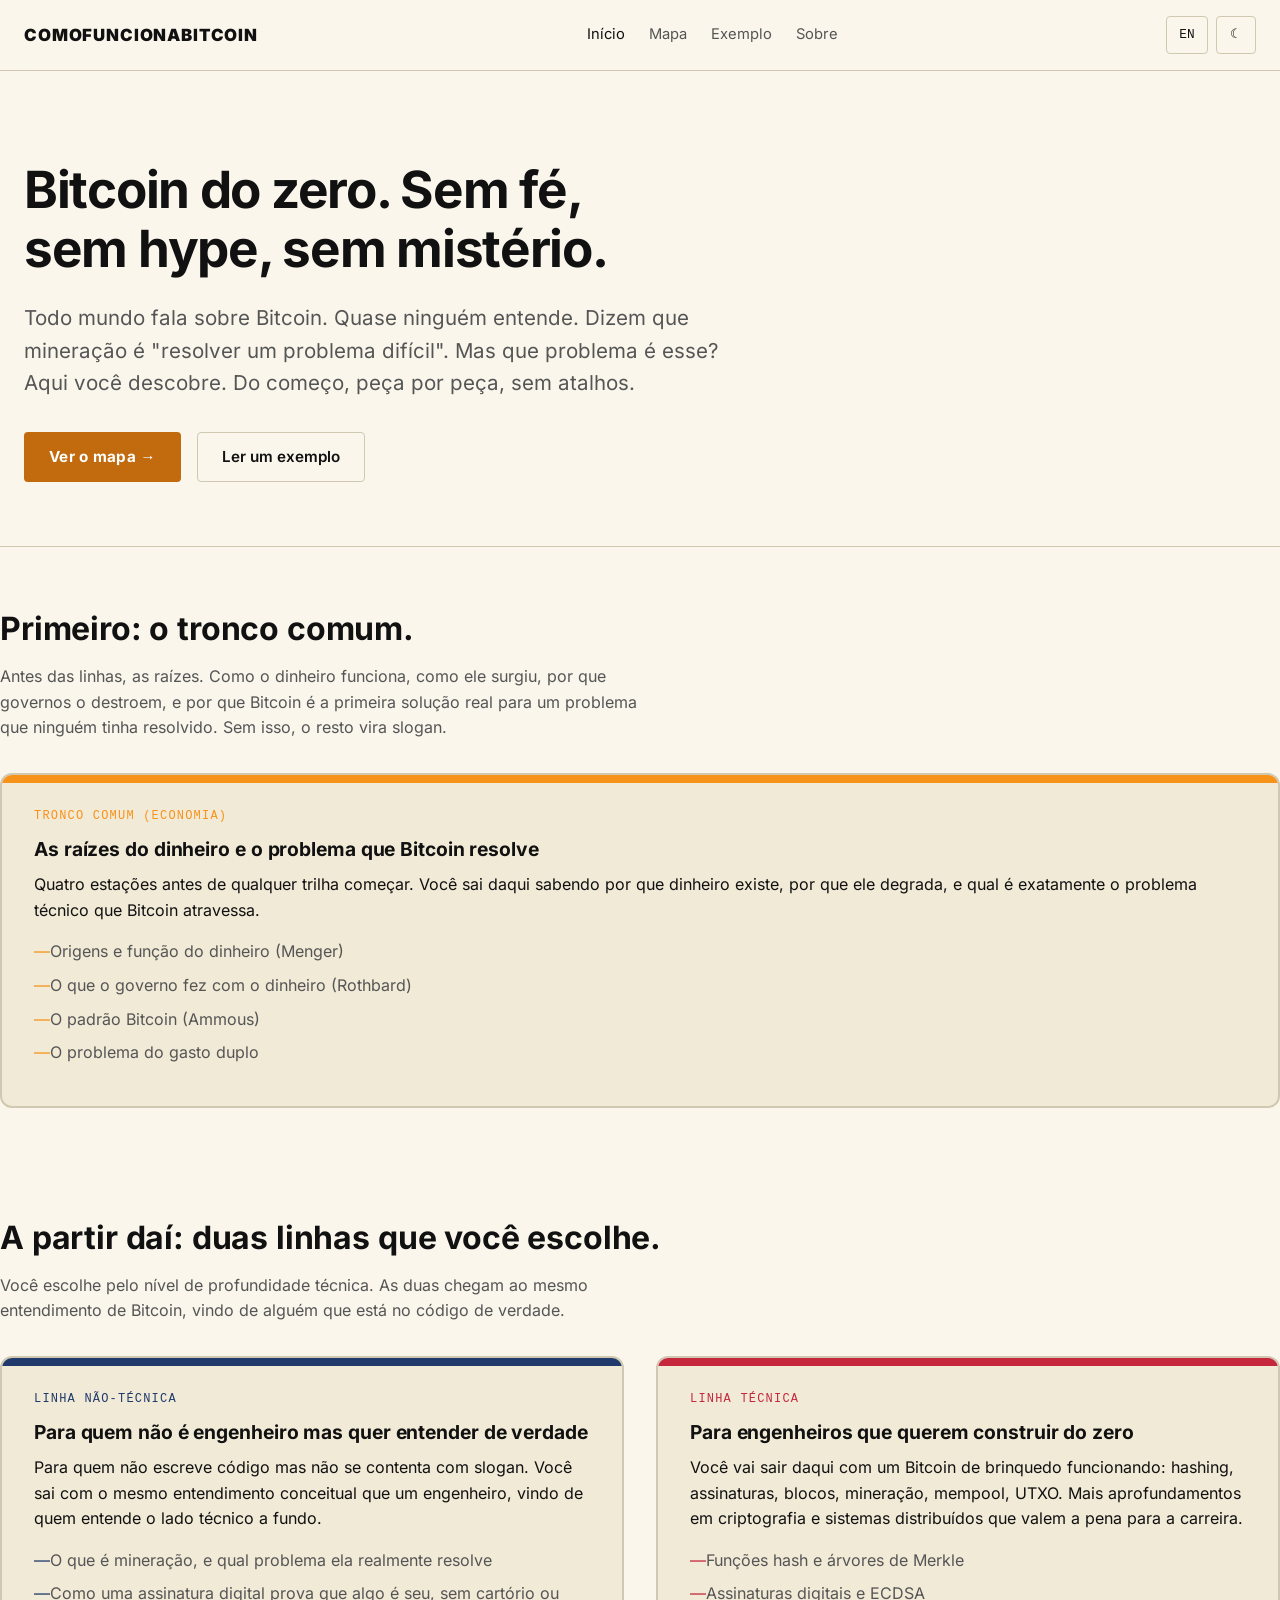
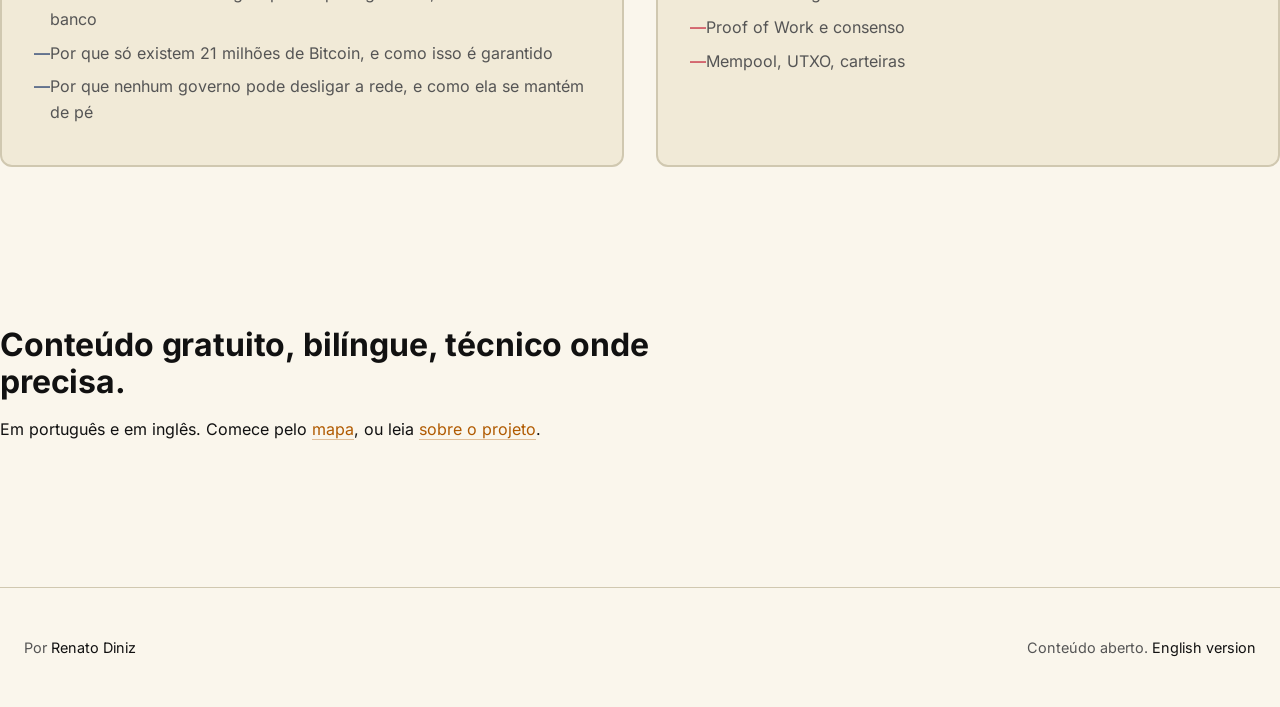
==== commit 7e1deb6f: "Self-host Inter + Source Serif 4 for screen-tuned typography Helvetica Neue is print-tuned and lacks" ====
--- a/index.html
+++ b/index.html
@@ -37,6 +37,7 @@
     "license": "https://creativecommons.org/licenses/by/4.0/"
   }
   </script>
+  <link rel="preload" href="assets/fonts/inter-variable.woff2" as="font" type="font/woff2" crossorigin>
   <link rel="stylesheet" href="assets/css/reset.css">
   <link rel="stylesheet" href="assets/css/base.css">
   <link rel="stylesheet" href="assets/css/theme.css">
--- a/assets/css/base.css
+++ b/assets/css/base.css
@@ -28,6 +28,11 @@
   font-family: var(--font-body);
   font-size: 1rem;
   line-height: 1.6;
+  font-optical-sizing: auto;
+  font-feature-settings: "kern";
+  -webkit-font-smoothing: antialiased;
+  -moz-osx-font-smoothing: grayscale;
+  text-rendering: optimizeLegibility;
   transition:
     background var(--transition),
     color var(--transition);
@@ -673,7 +678,8 @@
 }
 
 .article-body {
-  font-size: 1.05rem;
+  font-family: var(--font-serif);
+  font-size: 1.1rem;
 }
 .article-body p,
 .article-body ul,
--- a/assets/css/theme.css
+++ b/assets/css/theme.css
@@ -1,9 +1,37 @@
 /* Theme: subway-style transit-map identity, tuned to Bitcoin.
    Orange trunk leads into blue (non-technical) and red (technical) parallel lines. */
 
+@font-face {
+  font-family: "Inter";
+  src: url("../fonts/inter-variable.woff2") format("woff2-variations");
+  font-weight: 100 900;
+  font-style: normal;
+  font-display: swap;
+}
+
+@font-face {
+  font-family: "Source Serif 4";
+  src: url("../fonts/source-serif-4-variable.woff2") format("woff2-variations");
+  font-weight: 200 900;
+  font-style: normal;
+  font-display: swap;
+}
+
+@font-face {
+  font-family: "Source Serif 4";
+  src: url("../fonts/source-serif-4-italic-variable.woff2")
+    format("woff2-variations");
+  font-weight: 200 900;
+  font-style: italic;
+  font-display: swap;
+}
+
 :root {
-  --font-display: "Helvetica Neue", "Helvetica", "Arial", "Inter", sans-serif;
-  --font-body: "Helvetica Neue", "Helvetica", "Arial", "Inter", sans-serif;
+  --font-display: "Inter", "Helvetica Neue", "Helvetica", "Arial", sans-serif;
+  --font-body: "Inter", "Helvetica Neue", "Helvetica", "Arial", sans-serif;
+  --font-serif:
+    "Source Serif 4", "Iowan Old Style", "Apple Garamond", Georgia,
+    "Times New Roman", serif;
   --font-mono: "JetBrains Mono", "SF Mono", Menlo, Consolas, monospace;
   --weight-display: 700;
   --track-display: -0.005em;
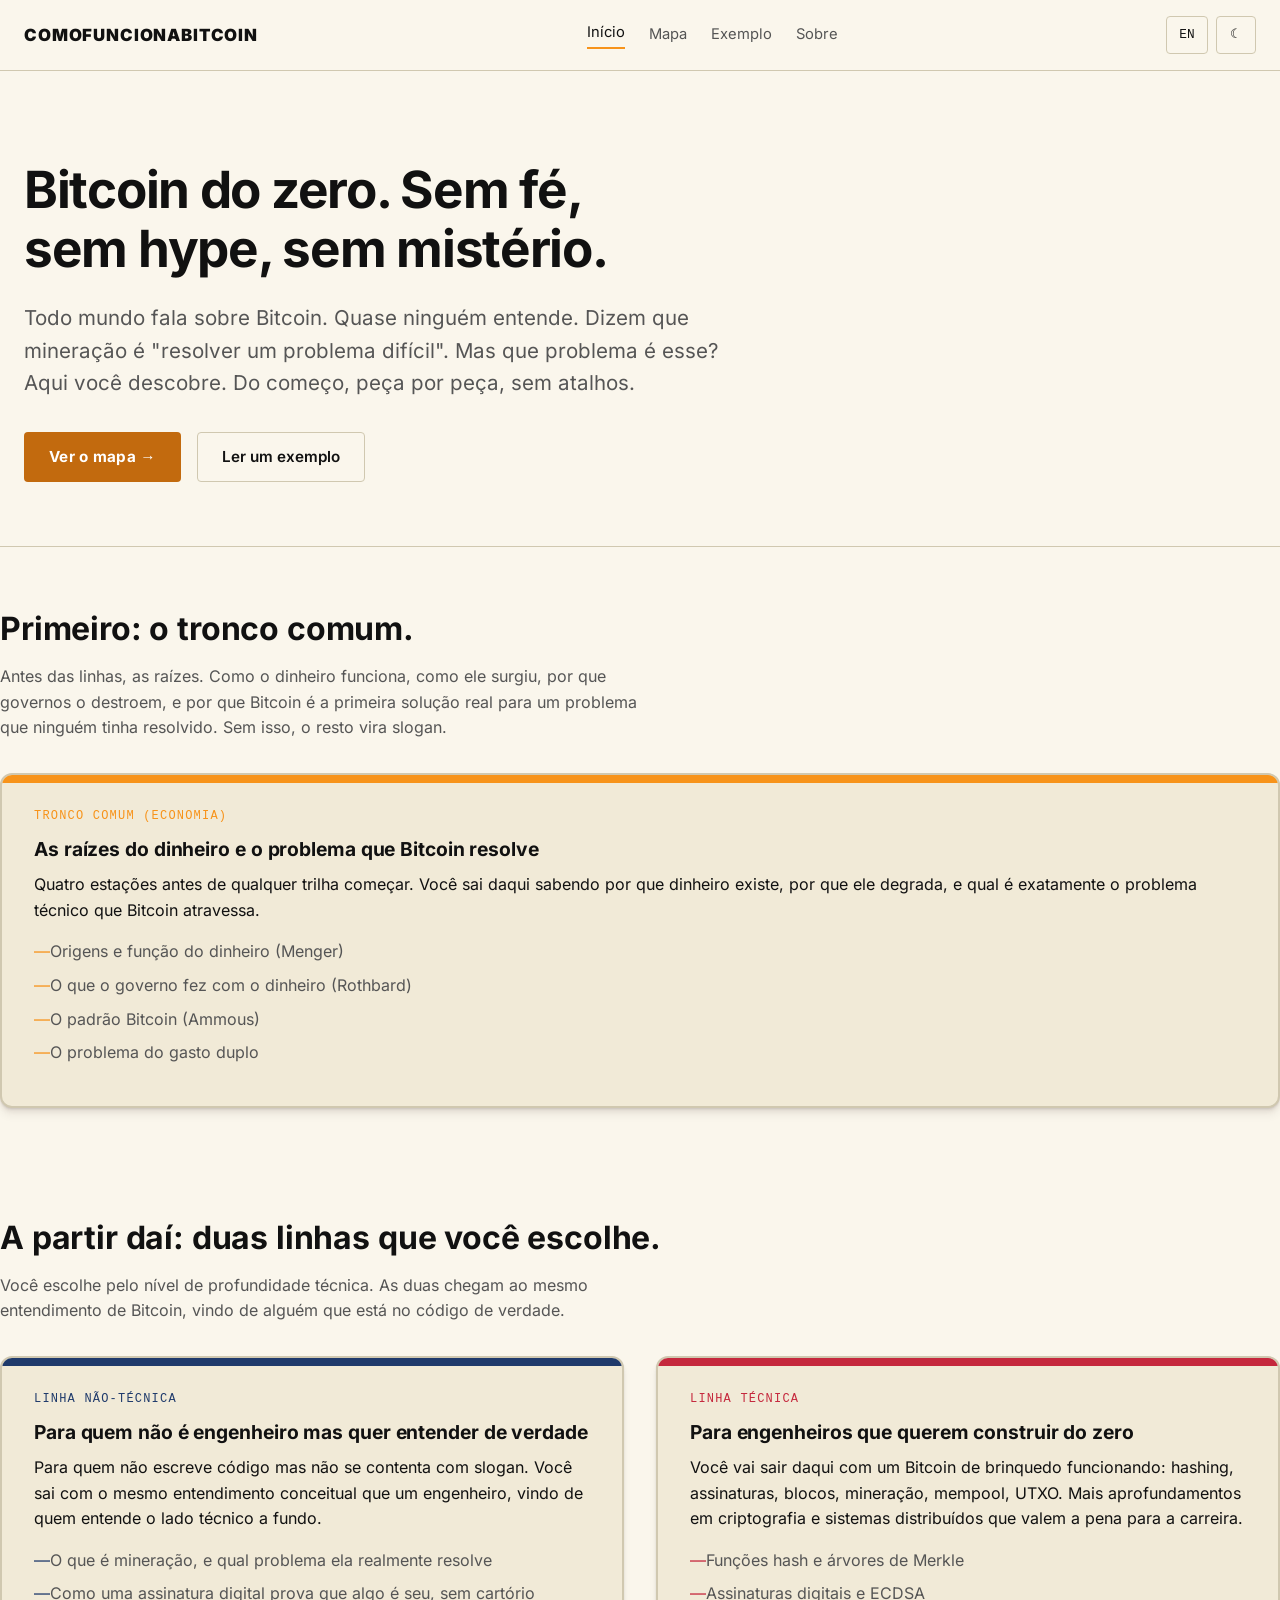
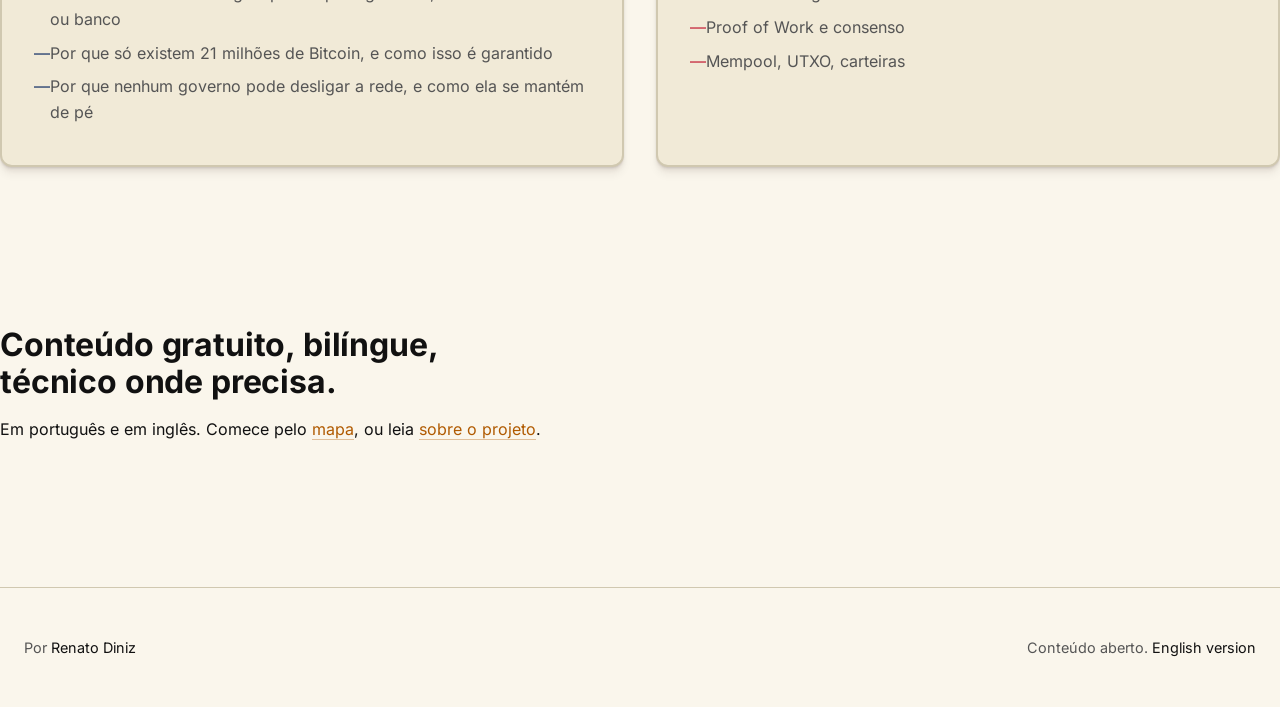
==== commit 6951b3e0: "Add functional basics: RSS, OG image, anchor headings, lang persistence Four audience-building addit" ====
--- a/index.html
+++ b/index.html
@@ -17,6 +17,12 @@
   <meta property="og:url" content="https://comofuncionabitcoin.com/">
   <meta property="og:locale" content="pt_BR">
   <meta property="og:locale:alternate" content="en_US">
+  <meta property="og:image" content="https://comofuncionabitcoin.com/assets/images/og-image.png">
+  <meta property="og:image:width" content="1200">
+  <meta property="og:image:height" content="630">
+  <meta property="og:image:type" content="image/png">
+  <meta property="og:image:alt" content="Como Funciona o Bitcoin · Bitcoin do zero, sem hype">
+  <meta name="twitter:image" content="https://comofuncionabitcoin.com/assets/images/og-image.png">
   <meta name="twitter:card" content="summary_large_image">
   <meta name="twitter:title" content="Como Funciona o Bitcoin · Bitcoin do zero, sem hype">
   <meta name="twitter:description" content="Bitcoin do zero. Sem fé, sem hype, sem mistério.">
@@ -37,6 +43,7 @@
     "license": "https://creativecommons.org/licenses/by/4.0/"
   }
   </script>
+  <link rel="alternate" type="application/atom+xml" title="Como Funciona o Bitcoin · Atom feed" href="/feed.xml">
   <link rel="preload" href="assets/fonts/inter-variable.woff2" as="font" type="font/woff2" crossorigin>
   <link rel="stylesheet" href="assets/css/reset.css">
   <link rel="stylesheet" href="assets/css/base.css">
--- a/assets/css/base.css
+++ b/assets/css/base.css
@@ -15,11 +15,26 @@
   --space-24: 6rem;
   --radius: 4px;
   --radius-lg: 12px;
-  --transition: 180ms ease;
+  --transition: 180ms cubic-bezier(0.2, 0, 0, 1);
 }
 
 html {
   scroll-behavior: smooth;
+}
+
+@view-transition {
+  navigation: auto;
+}
+
+::view-transition-old(root),
+::view-transition-new(root) {
+  animation-duration: 220ms;
+  animation-timing-function: cubic-bezier(0.2, 0, 0, 1);
+}
+
+::selection {
+  background: var(--color-accent);
+  color: var(--color-on-accent);
 }
 
 body {
@@ -83,6 +98,13 @@
   font-weight: var(--weight-display, 700);
   line-height: 1.15;
   letter-spacing: var(--track-display, -0.01em);
+  text-wrap: balance;
+}
+
+p,
+li,
+blockquote {
+  text-wrap: pretty;
 }
 
 h1 {
@@ -324,6 +346,7 @@
   border-radius: var(--radius-lg);
   padding: var(--space-8);
   background: var(--color-bg-soft);
+  box-shadow: var(--shadow-card);
   transition: all var(--transition);
   position: relative;
   overflow: hidden;
@@ -349,6 +372,7 @@
 .track-card:hover {
   transform: translateY(-2px);
   border-color: var(--track-color);
+  box-shadow: var(--shadow-card-hover);
 }
 
 .track-card .label {
@@ -449,6 +473,7 @@
   padding: var(--space-6);
   max-width: 560px;
   margin: 0 auto;
+  box-shadow: var(--surface-highlight), var(--shadow-card);
 }
 
 .subway-map {
@@ -523,6 +548,7 @@
   text-anchor: middle;
   dominant-baseline: central;
   pointer-events: none;
+  font-variant-numeric: tabular-nums;
 }
 
 .subway-map .station-placeholder .station-dot {
@@ -593,6 +619,7 @@
   max-width: 480px;
   width: 100%;
   position: relative;
+  box-shadow: var(--surface-highlight), var(--shadow-card-hover);
 }
 
 .modal .modal-track {
@@ -657,6 +684,7 @@
   display: flex;
   gap: var(--space-4);
   flex-wrap: wrap;
+  font-variant-numeric: tabular-nums;
 }
 
 .article-meta .track-badge {
@@ -679,13 +707,95 @@
 
 .article-body {
   font-family: var(--font-serif);
-  font-size: 1.1rem;
+  font-size: 1.15rem;
+  font-variant-ligatures: common-ligatures discretionary-ligatures;
 }
 .article-body p,
 .article-body ul,
 .article-body ol {
   margin-bottom: var(--space-4);
   line-height: 1.7;
+  orphans: 3;
+  widows: 3;
+}
+
+.article-body > p:first-of-type::first-letter {
+  float: left;
+  font-family: var(--font-serif);
+  font-size: 3.5em;
+  line-height: 0.85;
+  font-weight: 600;
+  color: var(--color-accent);
+  padding-right: 0.08em;
+  margin-top: 0.05em;
+}
+
+.article-body a:visited {
+  color: var(--color-fg-soft);
+  border-bottom-color: var(--color-fg-soft);
+}
+
+.article-body dl {
+  margin: var(--space-4) 0 var(--space-6);
+}
+.article-body dt {
+  font-family: var(--font-mono);
+  font-weight: 700;
+  color: var(--color-fg);
+  font-size: 0.92em;
+  margin-top: var(--space-4);
+}
+.article-body dd {
+  margin-left: 0;
+  padding-left: var(--space-4);
+  border-left: 2px solid var(--color-border);
+  color: var(--color-fg-soft);
+  margin-bottom: var(--space-3);
+}
+
+.article-body h2,
+.article-body h3,
+.article-body h4 {
+  position: relative;
+  scroll-margin-top: 6rem;
+}
+.article-body .heading-anchor {
+  position: absolute;
+  left: -1.1em;
+  top: 0.05em;
+  width: 1em;
+  text-align: center;
+  font-family: var(--font-mono);
+  font-weight: 400;
+  font-size: 0.7em;
+  color: var(--color-accent);
+  text-decoration: none;
+  border: none;
+  opacity: 0;
+  transition: opacity var(--transition);
+  line-height: inherit;
+}
+.article-body h2:hover .heading-anchor,
+.article-body h3:hover .heading-anchor,
+.article-body h4:hover .heading-anchor,
+.article-body .heading-anchor:focus-visible {
+  opacity: 0.5;
+}
+.article-body .heading-anchor:hover {
+  opacity: 1;
+  border: none;
+}
+.article-body .heading-anchor.copied {
+  opacity: 1;
+  color: var(--color-line-trunk);
+}
+@media (max-width: 900px) {
+  .article-body .heading-anchor {
+    position: static;
+    display: inline-block;
+    margin-right: 0.25em;
+    opacity: 0.35;
+  }
 }
 .article-body ul,
 .article-body ol {
@@ -719,9 +829,14 @@
   padding: var(--space-4) var(--space-6);
   border-radius: var(--radius);
   min-width: 200px;
+  background: var(--color-bg-soft);
+  box-shadow: var(--surface-highlight), var(--shadow-card);
+  transition: all var(--transition);
 }
 .article-nav a:hover {
   border-color: var(--color-accent);
+  transform: translateY(-2px);
+  box-shadow: var(--surface-highlight), var(--shadow-card-hover);
 }
 .article-nav .nav-label {
   font-family: var(--font-mono);
@@ -732,6 +847,87 @@
 }
 .article-nav .nav-title {
   font-weight: 600;
+}
+
+/* ============ Callouts ============ */
+
+.callout {
+  --callout-color: var(--color-fg-soft);
+  display: grid;
+  grid-template-columns: auto 1fr;
+  gap: var(--space-3) var(--space-4);
+  align-items: baseline;
+  margin: var(--space-6) 0;
+  padding: var(--space-4) var(--space-6);
+  background: var(--color-bg-soft);
+  border-left: 3px solid var(--callout-color);
+  border-radius: 0 var(--radius) var(--radius) 0;
+  font-family: var(--font-body);
+  font-size: 1rem;
+  color: var(--color-fg);
+}
+.callout > * {
+  margin: 0;
+}
+.callout-label {
+  font-family: var(--font-mono);
+  font-size: 0.75rem;
+  font-weight: 700;
+  text-transform: uppercase;
+  letter-spacing: 0.1em;
+  color: var(--callout-color);
+  white-space: nowrap;
+}
+.callout-body {
+  line-height: 1.6;
+}
+.callout-key {
+  --callout-color: var(--color-line-trunk);
+}
+.callout-note {
+  --callout-color: var(--color-line-nontechnical);
+}
+.callout-caution {
+  --callout-color: var(--color-line-technical);
+}
+.callout-deep {
+  --callout-color: var(--color-accent);
+}
+
+/* ============ Sidenotes ============ */
+
+.sidenote {
+  display: block;
+  margin: var(--space-4) 0;
+  padding: var(--space-3) var(--space-4);
+  background: var(--color-bg-soft);
+  border-left: 2px solid var(--color-border);
+  border-radius: 0 var(--radius) var(--radius) 0;
+  font-family: var(--font-body);
+  font-size: 0.92rem;
+  line-height: 1.55;
+  color: var(--color-fg-soft);
+}
+.sidenote-marker {
+  display: none;
+}
+
+@media (min-width: 1200px) {
+  .article-body {
+    position: relative;
+  }
+  .sidenote {
+    float: right;
+    clear: right;
+    width: 14ch;
+    margin: 0 -17ch 0 var(--space-4);
+    padding: 0 0 0 var(--space-3);
+    background: transparent;
+    border-radius: 0;
+    border-left: 2px solid var(--color-border);
+    font-size: 0.85rem;
+    color: var(--color-fg-soft);
+  }
 }
 
 /* ============ Responsive ============ */
@@ -790,3 +986,79 @@
     width: 100%;
   }
 }
+
+/* ============ Print ============ */
+
+@media print {
+  :root {
+    --color-bg: #ffffff;
+    --color-bg-soft: #ffffff;
+    --color-fg: #000000;
+    --color-fg-soft: #333333;
+    --color-border: #cccccc;
+  }
+  body {
+    padding-top: 0;
+    font-size: 11pt;
+    background: #fff;
+    color: #000;
+  }
+  .site-header,
+  .site-footer,
+  .skip-link,
+  .controls,
+  .article-nav,
+  .map-legend,
+  .modal-backdrop,
+  .tooltip {
+    display: none !important;
+  }
+  .container,
+  .prose {
+    max-width: 100%;
+    padding: 0;
+  }
+  main {
+    padding-top: 0;
+  }
+  .article-body {
+    font-size: 11pt;
+    line-height: 1.55;
+  }
+  h1,
+  h2,
+  h3 {
+    page-break-after: avoid;
+    color: #000;
+  }
+  p,
+  blockquote,
+  ul,
+  ol,
+  li {
+    orphans: 3;
+    widows: 3;
+  }
+  a {
+    color: #000;
+    border-bottom: none;
+    text-decoration: underline;
+  }
+  .article-body a[href^="http"]::after {
+    content: " (" attr(href) ")";
+    font-size: 0.85em;
+    color: #555;
+  }
+  .callout,
+  .sidenote,
+  .track-card,
+  .subway-map-wrap,
+  pre {
+    box-shadow: none !important;
+    background: #fff !important;
+    border: 1px solid #ccc;
+  }
+  * {
+    box-shadow: none !important;
+  }
+}
--- a/assets/css/theme.css
+++ b/assets/css/theme.css
@@ -56,6 +56,16 @@
   --color-line-trunk: #f7931a; /* Bitcoin orange — the foundation line */
   --color-line-nontechnical: #1f3a6b; /* deep navy — "the why" */
   --color-line-technical: #c5283d; /* deep red — "the build" */
+
+  --track-color: var(--color-line-trunk);
+
+  --shadow-card:
+    0 1px 1px hsl(30deg 20% 10% / 0.05), 0 2px 2px hsl(30deg 20% 10% / 0.05),
+    0 4px 4px hsl(30deg 20% 10% / 0.05), 0 8px 8px hsl(30deg 20% 10% / 0.05);
+  --shadow-card-hover:
+    0 2px 2px hsl(30deg 20% 10% / 0.06), 0 4px 4px hsl(30deg 20% 10% / 0.06),
+    0 8px 8px hsl(30deg 20% 10% / 0.06), 0 16px 20px hsl(30deg 20% 10% / 0.06);
+  --surface-highlight: inset 0 1px 0 hsl(30deg 60% 98% / 0.7);
 }
 
 [data-mode="dark"] {
@@ -75,6 +85,14 @@
   --color-line-trunk: #f7931a;
   --color-line-nontechnical: #4d8fff;
   --color-line-technical: #ff5454;
+
+  --shadow-card:
+    0 1px 1px hsl(0deg 0% 0% / 0.3), 0 2px 2px hsl(0deg 0% 0% / 0.22),
+    0 4px 4px hsl(0deg 0% 0% / 0.16), 0 8px 8px hsl(0deg 0% 0% / 0.1);
+  --shadow-card-hover:
+    0 2px 2px hsl(0deg 0% 0% / 0.35), 0 4px 4px hsl(0deg 0% 0% / 0.25),
+    0 8px 8px hsl(0deg 0% 0% / 0.2), 0 16px 20px hsl(0deg 0% 0% / 0.15);
+  --surface-highlight: inset 0 1px 0 hsl(0deg 0% 100% / 0.04);
 }
 
 /* Visual identity refinements */
@@ -94,11 +112,16 @@
 }
 
 .article-meta .track-badge {
-  background: var(--color-line-trunk);
+  background: var(--track-color);
   color: #181818;
   padding: 0.15em 0.6em;
   border-radius: 999px;
   letter-spacing: 0.08em;
+}
+
+.site-nav a.active {
+  border-bottom: 2px solid var(--track-color);
+  padding-bottom: 2px;
 }
 
 .btn-primary {
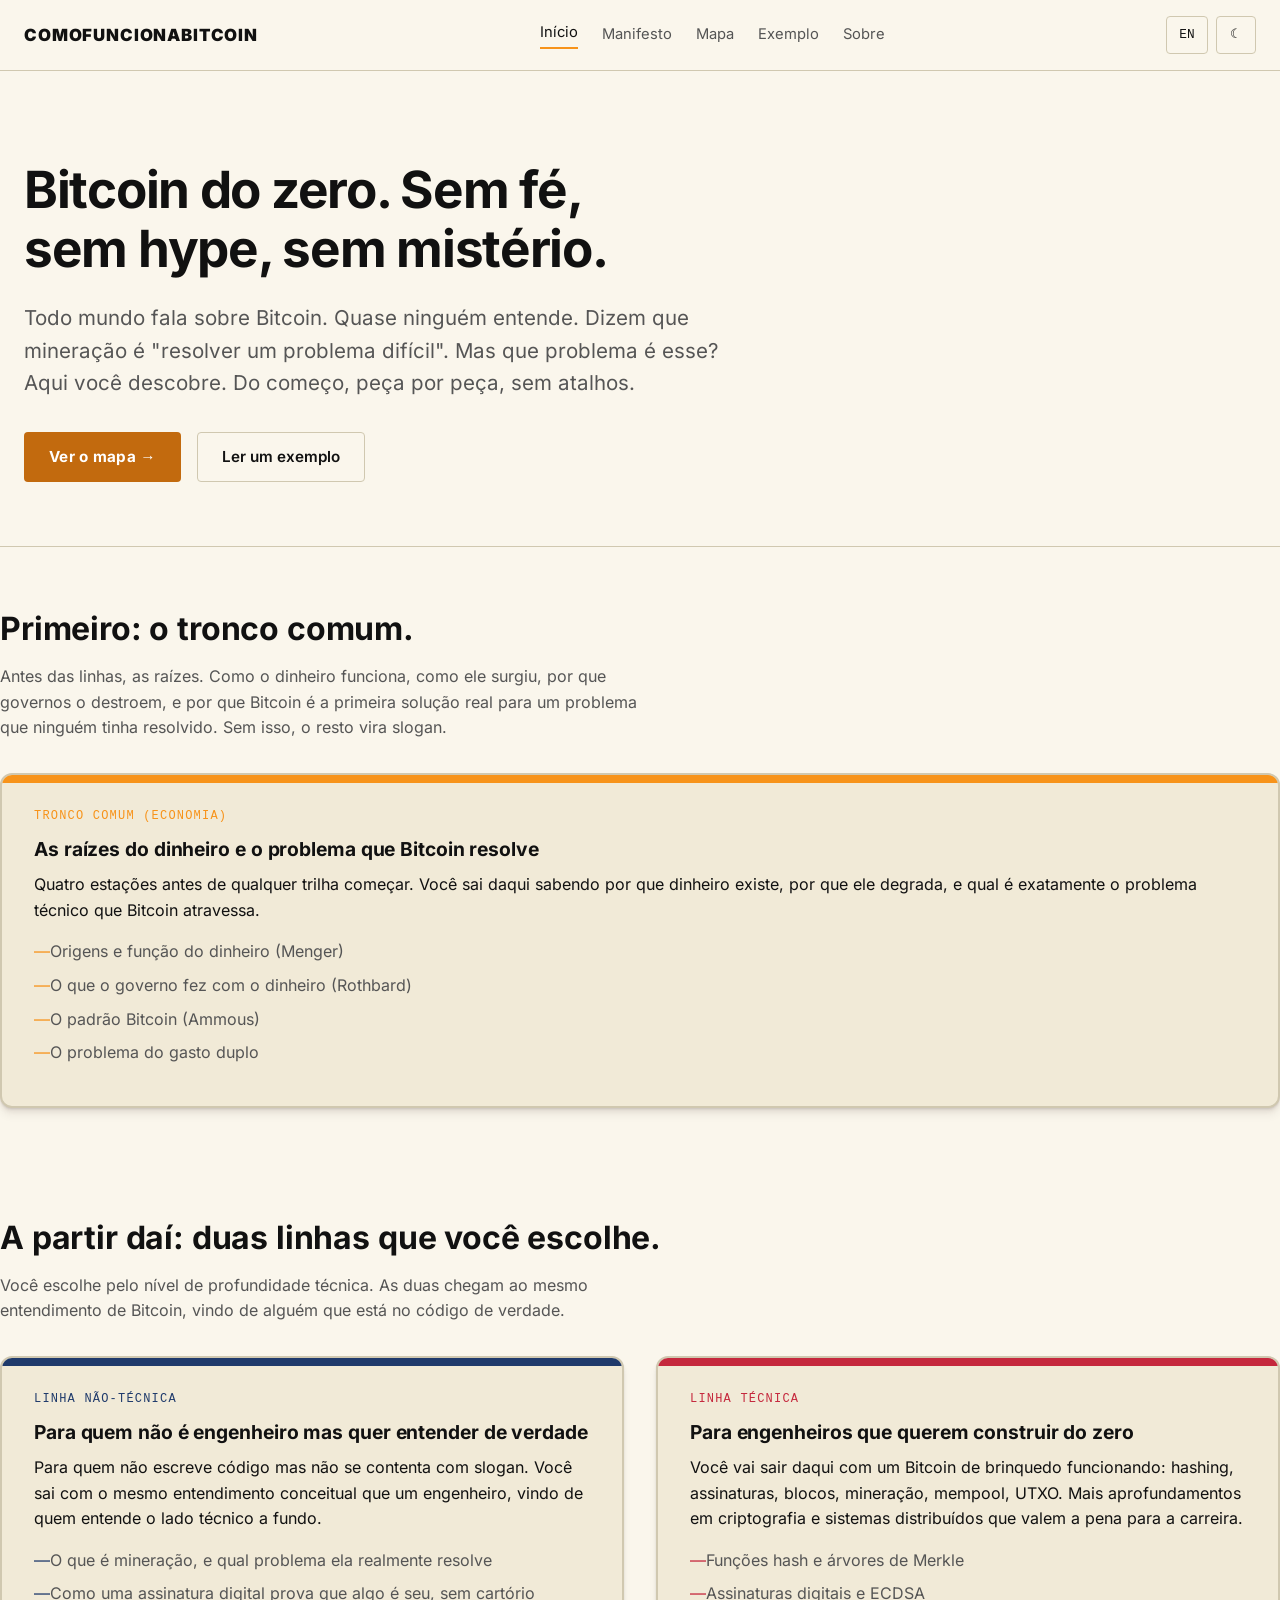
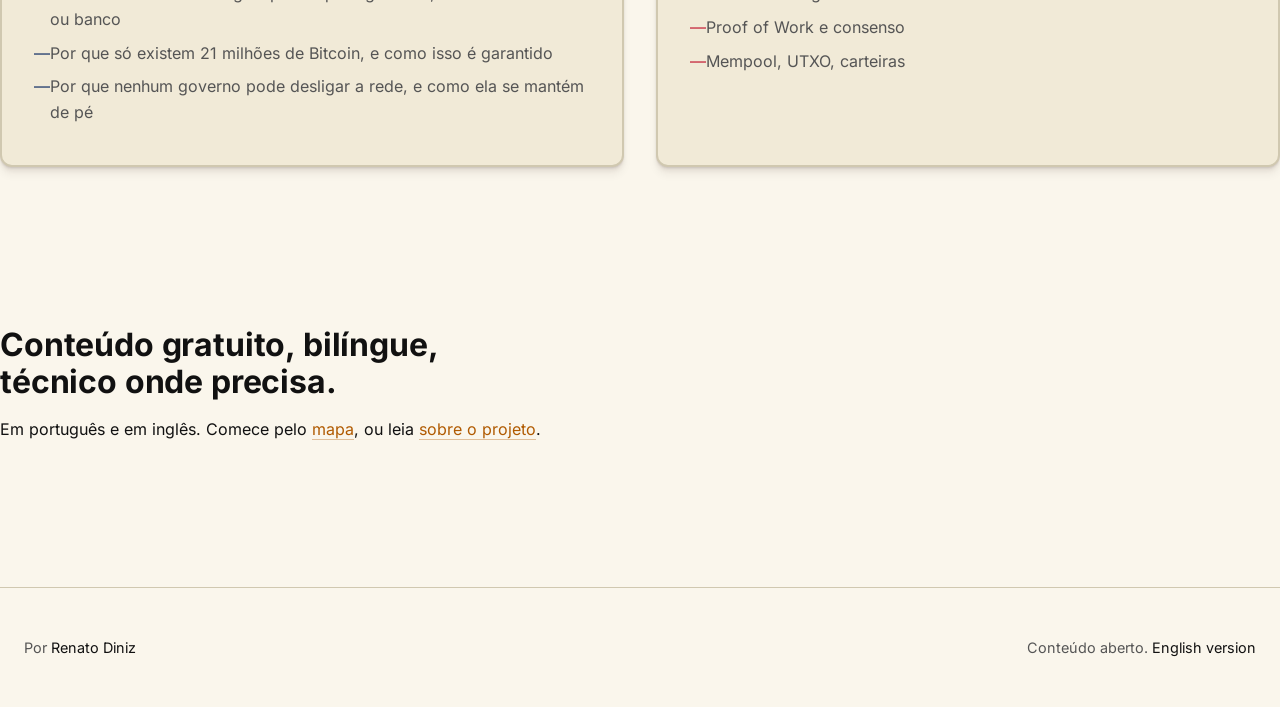
==== commit 94ee0c44: "Add manifesto page positioning study over speculation A new editorial page (manifesto.html + en/mani" ====
--- a/index.html
+++ b/index.html
@@ -44,6 +44,9 @@
   }
   </script>
   <link rel="alternate" type="application/atom+xml" title="Como Funciona o Bitcoin · Atom feed" href="/feed.xml">
+  <link rel="icon" type="image/svg+xml" href="/favicon.svg">
+  <link rel="icon" type="image/x-icon" href="/favicon.ico" sizes="any">
+  <link rel="apple-touch-icon" sizes="180x180" href="/apple-touch-icon.png">
   <link rel="preload" href="assets/fonts/inter-variable.woff2" as="font" type="font/woff2" crossorigin>
   <link rel="stylesheet" href="assets/css/reset.css">
   <link rel="stylesheet" href="assets/css/base.css">
@@ -57,6 +60,7 @@
       <a href="index.html" class="site-logo">comofuncionabitcoin</a>
       <nav class="site-nav">
         <a href="index.html" class="active">Início</a>
+        <a href="manifesto.html">Manifesto</a>
         <a href="mapa.html">Mapa</a>
         <a href="artigo.html">Exemplo</a>
         <a href="sobre.html">Sobre</a>
